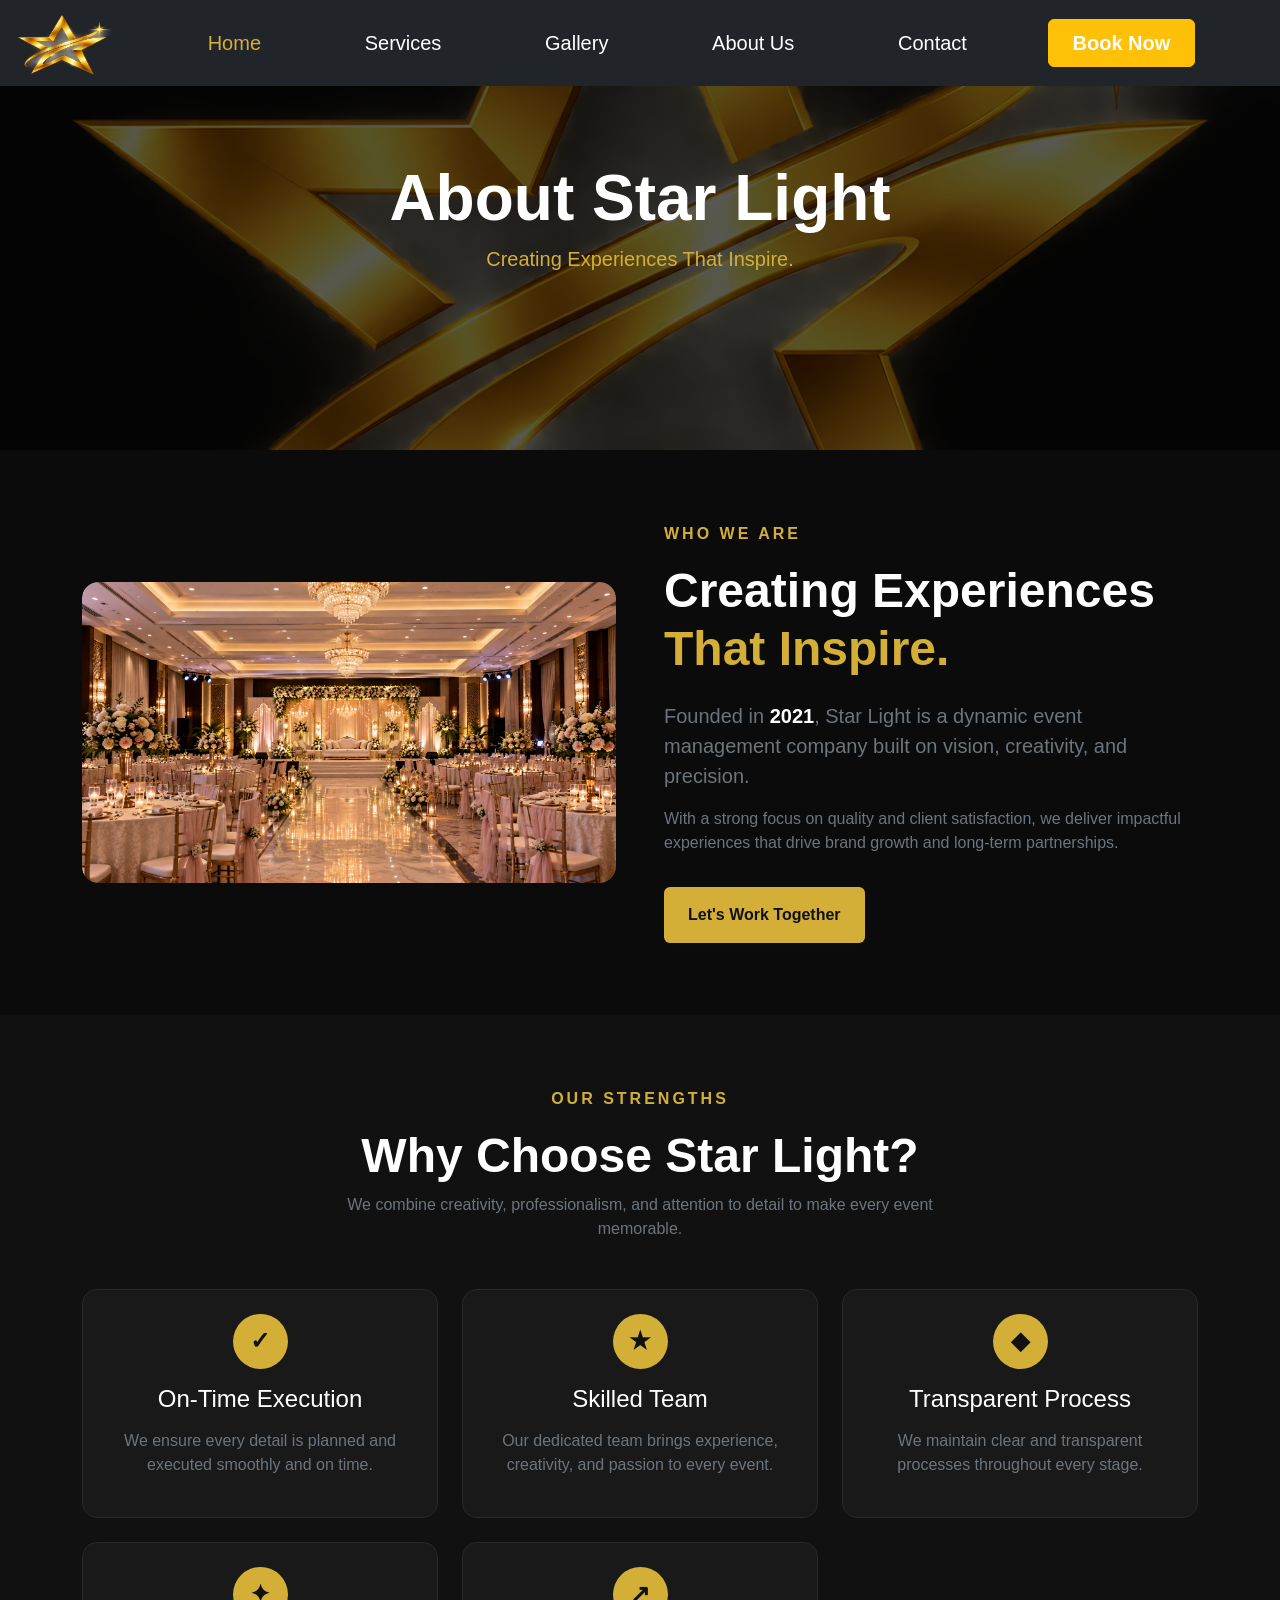
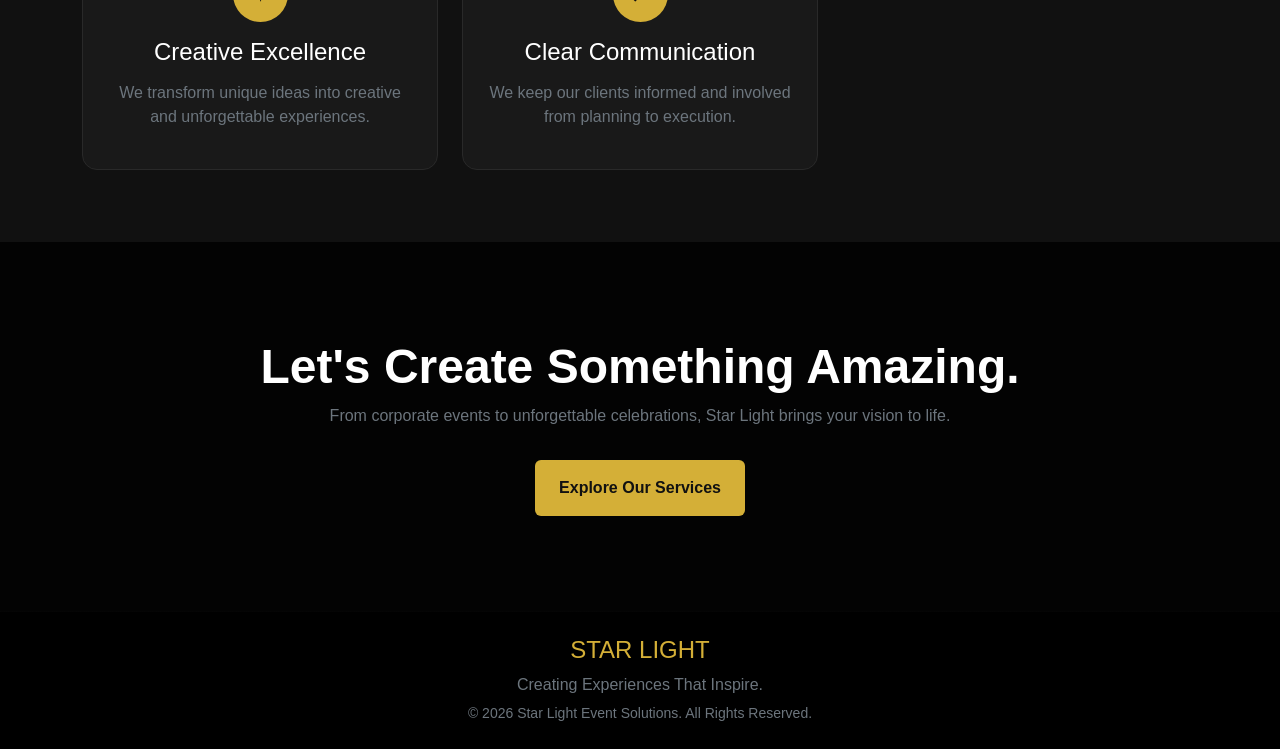
==== about.html @ 723483f6 "first commit" ====
<!DOCTYPE html>
<html lang="en">

<head>
    <meta charset="UTF-8">
    <meta name="viewport" content="width=device-width, initial-scale=1.0">
    <title>About Us - Star Light</title>
    <link href="https://cdn.jsdelivr.net/npm/bootstrap@5.3.3/dist/css/bootstrap.min.css" rel="stylesheet">
    <link rel="stylesheet" href="style.css">
</head>

<body>
  <nav class="navbar navbar-expand-lg navbar-dark bg-dark fixed-top">
  <div class="container-fluid">

<img src="slogo.png" height="70px" width="100px" alt="">

    <button class="navbar-toggler" type="button"
      data-bs-toggle="collapse"
      data-bs-target="#navbarNav"
      aria-controls="navbarNav"
      aria-expanded="false"
      aria-label="Toggle navigation">
      <span class="navbar-toggler-icon"></span>
    </button>

    <div class="collapse navbar-collapse" id="navbarNav">

      <ul class="navbar-nav w-100 justify-content-evenly align-items-center">

        <li class="nav-item">
          <a class="nav-link active text-white fs-5" href="index.html">Home</a>
        </li>

        <li class="nav-item">
          <a class="nav-link text-white fs-5" href="services.html">Services</a>
        </li>

        <li class="nav-item">
          <a class="nav-link text-white fs-5" href="gallery.html">Gallery</a>
        </li>

        <li class="nav-item">
          <a class="nav-link text-white fs-5" href="about.html">About Us</a>
        </li>

        <li class="nav-item">
          <a class="nav-link text-white fs-5" href="contact.html">Contact</a>
        </li>

        <li class="nav-item">
          <a href="#" class="btn btn-warning text-white fw-bold px-4 fs-5 py-2">
            Book Now
          </a>
        </li>

      </ul>

    </div>
  </div>
</nav>
<!-- navbar end  -->


    <!-- ABOUT HERO -->
    <section class="about-hero d-flex align-items-center justify-content-center text-center">

        <div class="container">

            <h1 class="display-3 fw-bold text-white">
                About Star Light
            </h1>

            <p class="lead gold-text">
                Creating Experiences That Inspire.
            </p>

        </div>

    </section>


    <!-- ABOUT CONTENT -->
    <section class="py-5 py-lg-5">

        <div class="container py-4">

            <div class="row align-items-center g-5">

                <!-- IMAGE -->
                <div class="col-lg-6">

                    <div class="about-image">

                        <img src="hero secton image.png"
                            class="img-fluid rounded-4 shadow"
                            alt="Star Light Event">

                    </div>

                </div>


                <!-- TEXT -->
                <div class="col-lg-6">

                    <p class="gold-text fw-bold letter-spacing">
                        WHO WE ARE
                    </p>

                    <h2 class="display-5 fw-bold mb-4">
                        Creating Experiences
                        <span class="gold-text">
                            That Inspire.
                        </span>
                    </h2>

                    <p class="text-secondary fs-5">
                        Founded in <strong class="text-white">2021</strong>,
                        Star Light is a dynamic event management company
                        built on vision, creativity, and precision.
                    </p>

                    <p class="text-secondary">
                        With a strong focus on quality and client
                        satisfaction, we deliver impactful experiences
                        that drive brand growth and long-term partnerships.
                    </p>

                    <a href="contact.html"
                        class="btn gold-btn px-4 py-3 mt-3">
                        Let's Work Together
                    </a>

                </div>

            </div>

        </div>

    </section>


    <!-- WHY CHOOSE US -->
    <section class="why-section py-5">

        <div class="container py-4">

            <!-- HEADING -->
            <div class="text-center mb-5">

                <p class="gold-text fw-bold letter-spacing">
                    OUR STRENGTHS
                </p>

                <h2 class="display-5 fw-bold">
                    Why Choose Star Light?
                </h2>

                <p class="text-secondary mx-auto"
                    style="max-width: 650px;">

                    We combine creativity, professionalism,
                    and attention to detail to make every event
                    memorable.

                </p>

            </div>


            <!-- CARDS -->
            <div class="row g-4">

                <!-- CARD 1 -->
                <div class="col-md-6 col-lg-4">

                    <div class="why-card h-100 text-center p-4">

                        <div class="icon mx-auto mb-3">
                            ✓
                        </div>

                        <h4>
                            On-Time Execution
                        </h4>

                        <p class="text-secondary">
                            We ensure every detail is planned
                            and executed smoothly and on time.
                        </p>

                    </div>

                </div>


                <!-- CARD 2 -->
                <div class="col-md-6 col-lg-4">

                    <div class="why-card h-100 text-center p-4">

                        <div class="icon mx-auto mb-3">
                            ★
                        </div>

                        <h4>
                            Skilled Team
                        </h4>

                        <p class="text-secondary">
                            Our dedicated team brings experience,
                            creativity, and passion to every event.
                        </p>

                    </div>

                </div>


                <!-- CARD 3 -->
                <div class="col-md-6 col-lg-4">

                    <div class="why-card h-100 text-center p-4">

                        <div class="icon mx-auto mb-3">
                            ◆
                        </div>

                        <h4>
                            Transparent Process
                        </h4>

                        <p class="text-secondary">
                            We maintain clear and transparent
                            processes throughout every stage.
                        </p>

                    </div>

                </div>


                <!-- CARD 4 -->
                <div class="col-md-6 col-lg-4">

                    <div class="why-card h-100 text-center p-4">

                        <div class="icon mx-auto mb-3">
                            ✦
                        </div>

                        <h4>
                            Creative Excellence
                        </h4>

                        <p class="text-secondary">
                            We transform unique ideas into creative
                            and unforgettable experiences.
                        </p>

                    </div>

                </div>


                <!-- CARD 5 -->
                <div class="col-md-6 col-lg-4">

                    <div class="why-card h-100 text-center p-4">

                        <div class="icon mx-auto mb-3">
                            ↗
                        </div>

                        <h4>
                            Clear Communication
                        </h4>

                        <p class="text-secondary">
                            We keep our clients informed and involved
                            from planning to execution.
                        </p>

                    </div>

                </div>

            </div>

        </div>

    </section>


    <!-- CALL TO ACTION -->
    <section class="cta-section text-center py-5">

        <div class="container py-5">

            <h2 class="display-5 fw-bold">
                Let's Create Something Amazing.
            </h2>

            <p class="text-secondary mx-auto"
                style="max-width: 650px;">

                From corporate events to unforgettable
                celebrations, Star Light brings your vision to life.

            </p>

            <a href="services.html"
                class="btn gold-btn px-4 py-3 mt-3">

                Explore Our Services

            </a>

        </div>

    </section>


    <!-- FOOTER -->
    <footer class="bg-black text-center py-4">

        <h4 class="gold-text">
            STAR LIGHT
        </h4>

        <p class="text-secondary mb-1">
            Creating Experiences That Inspire.
        </p>

        <small class="text-secondary">
            © 2026 Star Light Event Solutions. All Rights Reserved.
        </small>

    </footer>

    <script src="https://cdn.jsdelivr.net/npm/bootstrap@5.3.3/dist/js/bootstrap.bundle.min.js">
    </script>

</body>
</html>
---- style.css ----
.nav-link:hover {
    color: #ffc107 !important;
}

.navbar-brand:hover {
    color: #ffc107 !important;
}
* {
    margin: 0;
    padding: 0;
    box-sizing: border-box;
}

.hero {
    width: 100%;
    height: 100vh;
    position: relative;
    overflow: hidden;
}

.hero img {
    width: 100%;
    height: 100%;
    object-fit: cover;
}


.hero::after {
    content: "";
    position: absolute;
    top: 0;
    left: 0;
    width: 100%;
    height: 100%;
    background: linear-gradient( 90deg,rgba(0, 0, 0, 0.75), rgba(0, 0, 0, 0.35), rgba(0, 0, 0, 0.15) );
}


.hero-content {
    position: absolute;
    top: 50%;
    left: 8%;
    transform: translateY(-50%);
    z-index: 2;
    color: white;
    max-width: 600px;
}

.small-text {
    font-size: 15px;
    letter-spacing: 4px;
    margin-bottom: 20px;
}

.hero-content h1 {
    font-size: 65px;
    line-height: 1.05;
    margin-bottom: 25px;
}

.hero-content h1 span {
    color: #f1c27d;
}

.description {
    font-size: 19px;
    line-height: 1.6;
    margin-bottom: 30px;
    color: #f1f1f1;
}

.explore-btn {
    padding: 15px 32px;
    border: none;
    border-radius: 30px;
    background: linear-gradient(90deg, #c9954c, #f1c27d);
    color: white;
    font-size: 17px;
    font-weight: bold;
    cursor: pointer;
    transition: 0.3s;
}

.explore-btn:hover {
    transform: translateY(-3px);
    box-shadow: 0 8px 25px rgba(0, 0, 0, 0.35);
}

/* about secton css */
body {
    background-color: #0b0b0b;
    color: white;
    font-family: Arial, sans-serif;
}




.logo {
    display: block;
    color: #d4af37;
    font-size: 23px;
    font-weight: bold;
    letter-spacing: 3px;
}

.navbar-brand small {
    display: block;
    color: #888;
    font-size: 9px;
    letter-spacing: 2px;
}




.nav-link {
    color: white !important;
    margin-left: 15px;
    transition: 0.3s;
}

.nav-link:hover,
.nav-link.active {
    color: #d4af37 !important;
}




.gold-text {
    color: #d4af37;
}

.letter-spacing {
    letter-spacing: 3px;
}




.about-hero {
    min-height: 450px;

    background:
        linear-gradient(
            rgba(0, 0, 0, 0.65),
            rgba(0, 0, 0, 0.65)
        ),
        url("slogo.png");

    background-size: cover;
    background-position: center;
}




.about-image {
    overflow: hidden;
    border-radius: 16px;
}

.about-image img {
    width: 100%;
    transition: 0.5s;
}

.about-image:hover img {
    transform: scale(1.05);
}




.why-section {
    background-color: #111;
}




.why-card {
    background-color: #191919;
    border: 1px solid #292929;
    border-radius: 15px;
    transition: 0.4s;
}

.why-card:hover {
    transform: translateY(-8px);
    border-color: #d4af37;
    box-shadow: 0 10px 30px rgba(212, 175, 55, 0.12);
}

.why-card h4 {
    margin-bottom: 15px;
}


.icon {
    width: 55px;
    height: 55px;

    display: flex;
    align-items: center;
    justify-content: center;

    background-color: #d4af37;
    color: #111;

    border-radius: 50%;

    font-size: 24px;
    font-weight: bold;
}




.gold-btn {
    background-color: #d4af37;
    color: #111;
    font-weight: bold;
    border: none;
}

.gold-btn:hover {
    background-color: white;
    color: #111;
}




.cta-section {
    background:
        linear-gradient(
            rgba(0, 0, 0, 0.75),
            rgba(0, 0, 0, 0.75)
        ),
        url("images/about-event.jpg");

    background-size: cover;
    background-position: center;
}
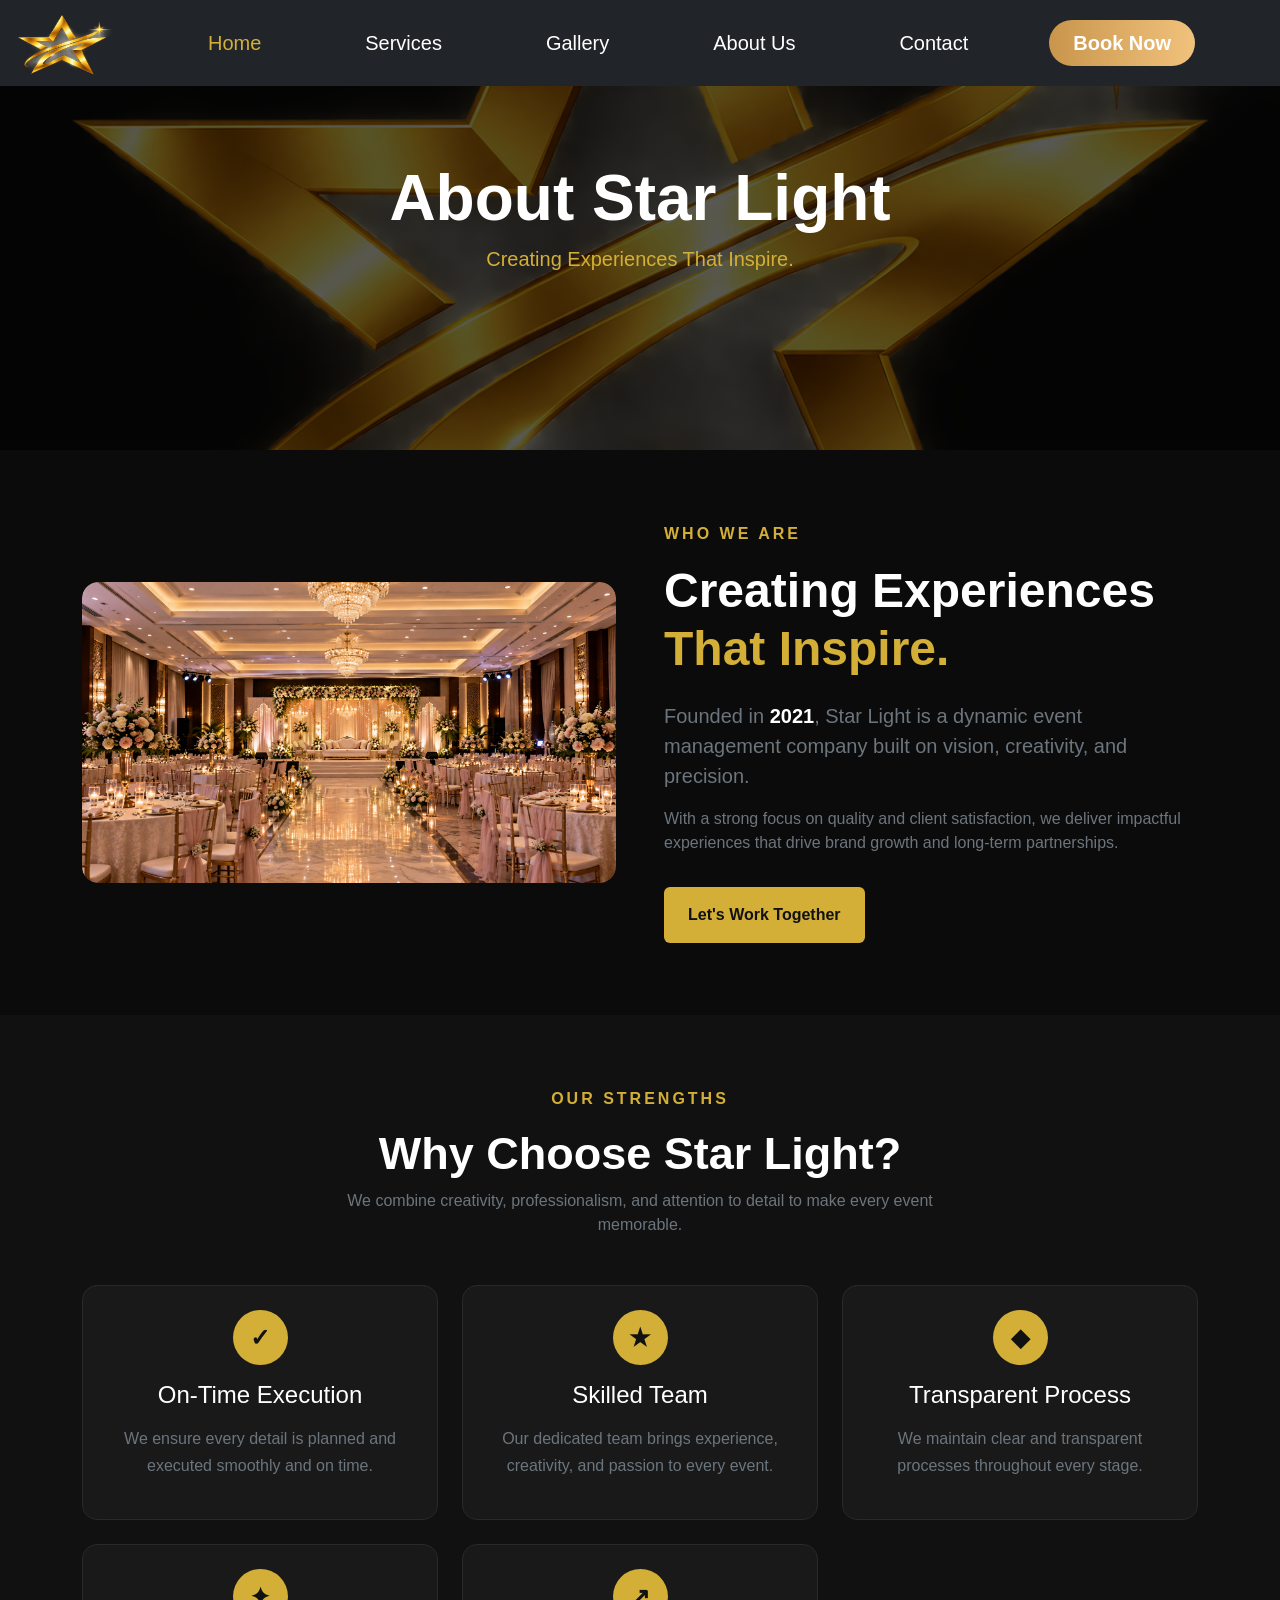
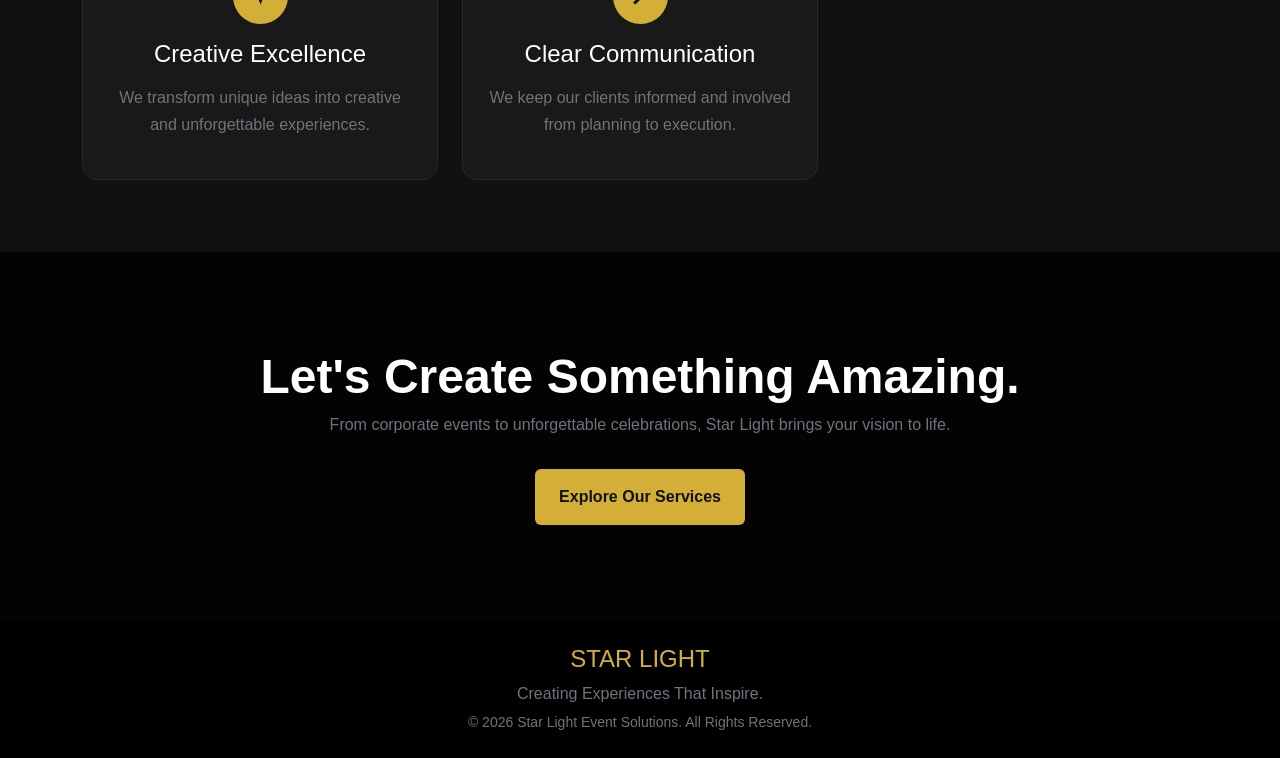
==== commit 884d56c8: "first commit" ====
--- a/about.html
+++ b/about.html
@@ -50,7 +50,7 @@
         </li>
 
         <li class="nav-item">
-          <a href="#" class="btn btn-warning text-white fw-bold px-4 fs-5 py-2">
+          <a href="#" class="btn btn-warning text-white fw-bold px-4 fs-5 py-2 explore-btn">
             Book Now
           </a>
         </li>
--- a/style.css
+++ b/style.css
@@ -106,7 +106,7 @@
 
 .navbar-brand small {
     display: block;
-    color: #888;
+    color:  #d4af37;
     font-size: 9px;
     letter-spacing: 2px;
 }
@@ -245,3 +245,634 @@
     background-position: center;
 }
 
+/* services page  */
+
+/* =========================
+   GENERAL
+========================= */
+
+* {
+    margin: 0;
+    padding: 0;
+    box-sizing: border-box;
+}
+
+body {
+    background-color: #0b0b0b;
+    color: white;
+    font-family: Arial, sans-serif;
+}
+
+
+/* =========================
+   NAVBAR
+========================= */
+
+.nav-link {
+    color: white !important;
+    margin-left: 15px;
+    transition: 0.3s;
+}
+
+.nav-link:hover,
+.nav-link.active {
+    color: #d4af37 !important;
+}
+
+.navbar-brand:hover {
+    color: #ffc107 !important;
+}
+
+
+/* =========================
+   SERVICES HERO
+========================= */
+
+.services-hero {
+    width: 100%;
+    height: 70vh;
+    position: relative;
+    overflow: hidden;
+
+    background:
+        linear-gradient(
+            rgba(0, 0, 0, 0.65),
+            rgba(0, 0, 0, 0.65)
+        ),
+        url("slogo.png");
+
+    background-size: cover;
+    background-position: center;
+}
+
+.hero-content {
+    position: absolute;
+    top: 50%;
+    left: 8%;
+
+    transform: translateY(-50%);
+
+    z-index: 2;
+
+    color: white;
+
+    max-width: 650px;
+}
+
+.hero-small {
+    color: #d4af37;
+    font-size: 15px;
+    letter-spacing: 4px;
+    margin-bottom: 20px;
+    font-weight: bold;
+}
+
+.hero-content h1 {
+    font-size: 65px;
+    line-height: 1.05;
+    margin-bottom: 25px;
+}
+
+.hero-content h1 span {
+    color: #d4af37;
+}
+
+.hero-content p {
+    font-size: 19px;
+    line-height: 1.6;
+    margin-bottom: 30px;
+    color: #d4af37;
+}
+
+
+/* =========================
+   HERO BUTTON
+========================= */
+
+.book-btn {
+    background-color: #d4af37 !important;
+    color: #111 !important;
+    border: none;
+    font-weight: bold;
+    transition: 0.3s;
+}
+
+.book-btn:hover {
+    background-color: white !important;
+    color: #111 !important;
+}
+
+
+/* =========================
+   COMMON SECTIONS
+========================= */
+
+.service-section {
+    background-color: #0b0b0b;
+    padding: 90px 0;
+}
+
+.exhibition-section {
+    background-color: #111;
+    padding: 90px 0;
+}
+
+.printing-section {
+    background-color: #0b0b0b;
+    padding: 90px 0;
+}
+
+
+/* =========================
+   SECTION HEADINGS
+========================= */
+
+.section-label {
+    color: #d4af37;
+    font-size: 15px;
+    font-weight: bold;
+    letter-spacing: 3px;
+    margin-bottom: 15px;
+}
+
+.service-section h2,
+.exhibition-section h2,
+.printing-section h2 {
+    font-size: 45px;
+    font-weight: bold;
+    margin-bottom: 25px;
+    color: white;
+}
+
+.service-section h2 span,
+.exhibition-section h2 span,
+.printing-section h2 span {
+    color: #d4af37;
+}
+
+
+/* =========================
+   DESCRIPTION
+========================= */
+
+.description {
+    color: #d4af37;
+    font-size: 17px;
+    line-height: 1.8;
+    margin-bottom: 20px;
+}
+
+
+/* =========================
+   EVENT MANAGEMENT IMAGE
+========================= */
+
+.service-image {
+    width: 100%;
+    height: 450px;
+
+    object-fit: cover;
+
+    border-radius: 16px;
+
+    transition: 0.5s;
+}
+
+.service-image:hover {
+    transform: scale(1.03);
+}
+
+
+/* =========================
+   EXHIBITION IMAGE
+========================= */
+
+.exhibition-image-box {
+    overflow: hidden;
+    border-radius: 16px;
+}
+
+.exhibition-image {
+    width: 100%;
+    height: 450px;
+
+    object-fit: cover;
+
+    transition: 0.5s;
+}
+
+.exhibition-image:hover {
+    transform: scale(1.05);
+}
+
+
+/* =========================
+   PRINTING IMAGE
+========================= */
+
+.printing-image-box {
+    overflow: hidden;
+    border-radius: 16px;
+}
+
+.printing-image {
+    width: 100%;
+    height: 450px;
+
+    object-fit: cover;
+
+    transition: 0.5s;
+}
+
+.printing-image:hover {
+    transform: scale(1.05);
+}
+
+
+/* =========================
+   SERVICE LIST
+========================= */
+
+.service-list {
+    margin-top: 25px;
+    margin-bottom: 25px;
+}
+
+.service-list p {
+    color: #d4af37;
+    margin-bottom: 14px;
+    font-size: 16px;
+}
+
+
+/* =========================
+   SERVICE BUTTON
+========================= */
+
+.service-btn {
+    background-color: #d4af37;
+    color: #111;
+
+    font-weight: bold;
+
+    border: none;
+
+    padding: 12px 25px;
+
+    border-radius: 30px;
+
+    transition: 0.3s;
+}
+
+.service-btn:hover {
+    background-color: white;
+    color: #111;
+
+    transform: translateY(-3px);
+}
+
+
+/* =========================
+   WHY SECTION
+========================= */
+
+.why-section {
+    background-color: #111;
+    padding: 90px 0;
+}
+
+.why-section h2 {
+    font-size: 45px;
+    font-weight: bold;
+    color: white;
+}
+
+
+/* =========================
+   WHY CARDS
+========================= */
+
+.why-card {
+    background-color: #191919;
+
+    border: 1px solid #292929;
+
+    border-radius: 15px;
+
+    padding: 40px 25px;
+
+    transition: 0.4s;
+}
+
+.why-card:hover {
+    transform: translateY(-8px);
+
+    border-color: #d4af37;
+
+    box-shadow:
+        0 10px 30px
+        rgba(212, 175, 55, 0.12);
+}
+
+.why-card h4 {
+    margin-bottom: 15px;
+    color: white;
+}
+
+.why-card p {
+    color: #d4af37;
+    line-height: 1.7;
+}
+
+
+/* =========================
+   ICON
+========================= */
+
+.icon {
+    width: 55px;
+    height: 55px;
+
+    display: flex;
+    align-items: center;
+    justify-content: center;
+
+    background-color: #d4af37;
+
+    color: #111;
+
+    border-radius: 50%;
+
+    font-size: 24px;
+
+    font-weight: bold;
+
+    margin: 0 auto 20px;
+}
+
+
+/* =========================
+   FOOTER
+========================= */
+
+.footer {
+    background-color: #050505;
+
+    color: white;
+
+    text-align: center;
+
+    padding: 40px 20px;
+}
+
+.footer h3 {
+    color: #d4af37;
+
+    font-size: 25px;
+
+    letter-spacing: 3px;
+
+    margin-bottom: 10px;
+}
+
+.footer p {
+    color: #d4af37;
+}
+
+.footer small {
+    color: #d4af37;
+}
+
+
+/* =========================
+   HOME PAGE SERVICES
+========================= */
+
+.home-services {
+    background-color: #111;
+    padding: 90px 0;
+}
+
+.service-label {
+    color: #d4af37;
+    font-size: 15px;
+    font-weight: bold;
+    letter-spacing: 3px;
+    margin-bottom: 15px;
+}
+
+.service-title {
+    color: white;
+    font-size: 45px;
+    font-weight: bold;
+}
+
+.service-title span {
+    color: #d4af37;
+}
+
+.service-intro {
+    max-width: 700px;
+    margin: auto;
+
+    color: #d4af37;
+
+    line-height: 1.8;
+}
+
+
+/* =========================
+   HOME SERVICE CARDS
+========================= */
+
+.home-service-card {
+    background-color: #191919;
+
+    border: 1px solid #292929;
+
+    border-radius: 15px;
+
+    padding: 40px 25px;
+
+    text-align: center;
+
+    transition: 0.4s;
+}
+
+.home-service-card:hover {
+    transform: translateY(-8px);
+
+    border-color: #d4af37;
+
+    box-shadow:
+        0 10px 30px
+        rgba(212, 175, 55, 0.12);
+}
+
+.home-service-card h3 {
+    color: white;
+    margin-bottom: 15px;
+}
+
+.home-service-card p {
+    color: #d4af37;
+    line-height: 1.7;
+}
+
+.home-service-card a {
+    color: #d4af37;
+
+    font-weight: bold;
+
+    text-decoration: none;
+
+    transition: 0.3s;
+}
+
+.home-service-card a:hover {
+    color: white;
+}
+
+
+/* =========================
+   SERVICE ICON
+========================= */
+
+.service-icon {
+    width: 55px;
+    height: 55px;
+
+    display: flex;
+    align-items: center;
+    justify-content: center;
+
+    background-color: #d4af37;
+
+    color: #111;
+
+    border-radius: 50%;
+
+    font-size: 24px;
+
+    margin: 0 auto 20px;
+}
+
+
+/* =========================
+   EXPLORE SERVICES BUTTON
+========================= */
+
+.explore-services-btn {
+    display: inline-block;
+
+    background-color: #d4af37;
+
+    color: #111;
+
+    font-weight: bold;
+
+    padding: 14px 32px;
+
+    border-radius: 30px;
+
+    text-decoration: none;
+
+    transition: 0.3s;
+}
+
+.explore-services-btn:hover {
+    background-color: white;
+
+    color: #111;
+
+    transform: translateY(-3px);
+}
+.service-text{
+    color: white;
+}
+
+
+/* =========================
+   MOBILE RESPONSIVE
+========================= */
+
+@media (max-width: 768px) {
+
+    .services-hero {
+        height: 65vh;
+    }
+
+    .hero-content {
+        left: 6%;
+        right: 6%;
+    }
+
+    .hero-content h1 {
+        font-size: 42px;
+    }
+
+    .hero-small {
+        font-size: 12px;
+        letter-spacing: 2px;
+    }
+
+    .hero-content p {
+        font-size: 16px;
+    }
+
+    .service-section,
+    .exhibition-section,
+    .printing-section,
+    .why-section,
+    .home-services {
+        padding: 60px 20px;
+    }
+
+    .service-section h2,
+    .exhibition-section h2,
+    .printing-section h2,
+    .why-section h2,
+    .service-title {
+        font-size: 35px;
+    }
+
+    .service-image,
+    .exhibition-image,
+    .printing-image {
+        height: 300px;
+    }
+
+    .home-service-card {
+        padding: 35px 25px;
+    }
+}
+
+
+/* =========================
+   SMALL MOBILE
+========================= */
+
+@media (max-width: 480px) {
+
+    .hero-content h1 {
+        font-size: 34px;
+    }
+
+    .hero-content p {
+        font-size: 15px;
+    }
+
+    .service-section h2,
+    .exhibition-section h2,
+    .printing-section h2,
+    .service-title {
+        font-size: 30px;
+    }
+
+    .service-image,
+    .exhibition-image,
+    .printing-image {
+        height: 250px;
+    }
+
+}
